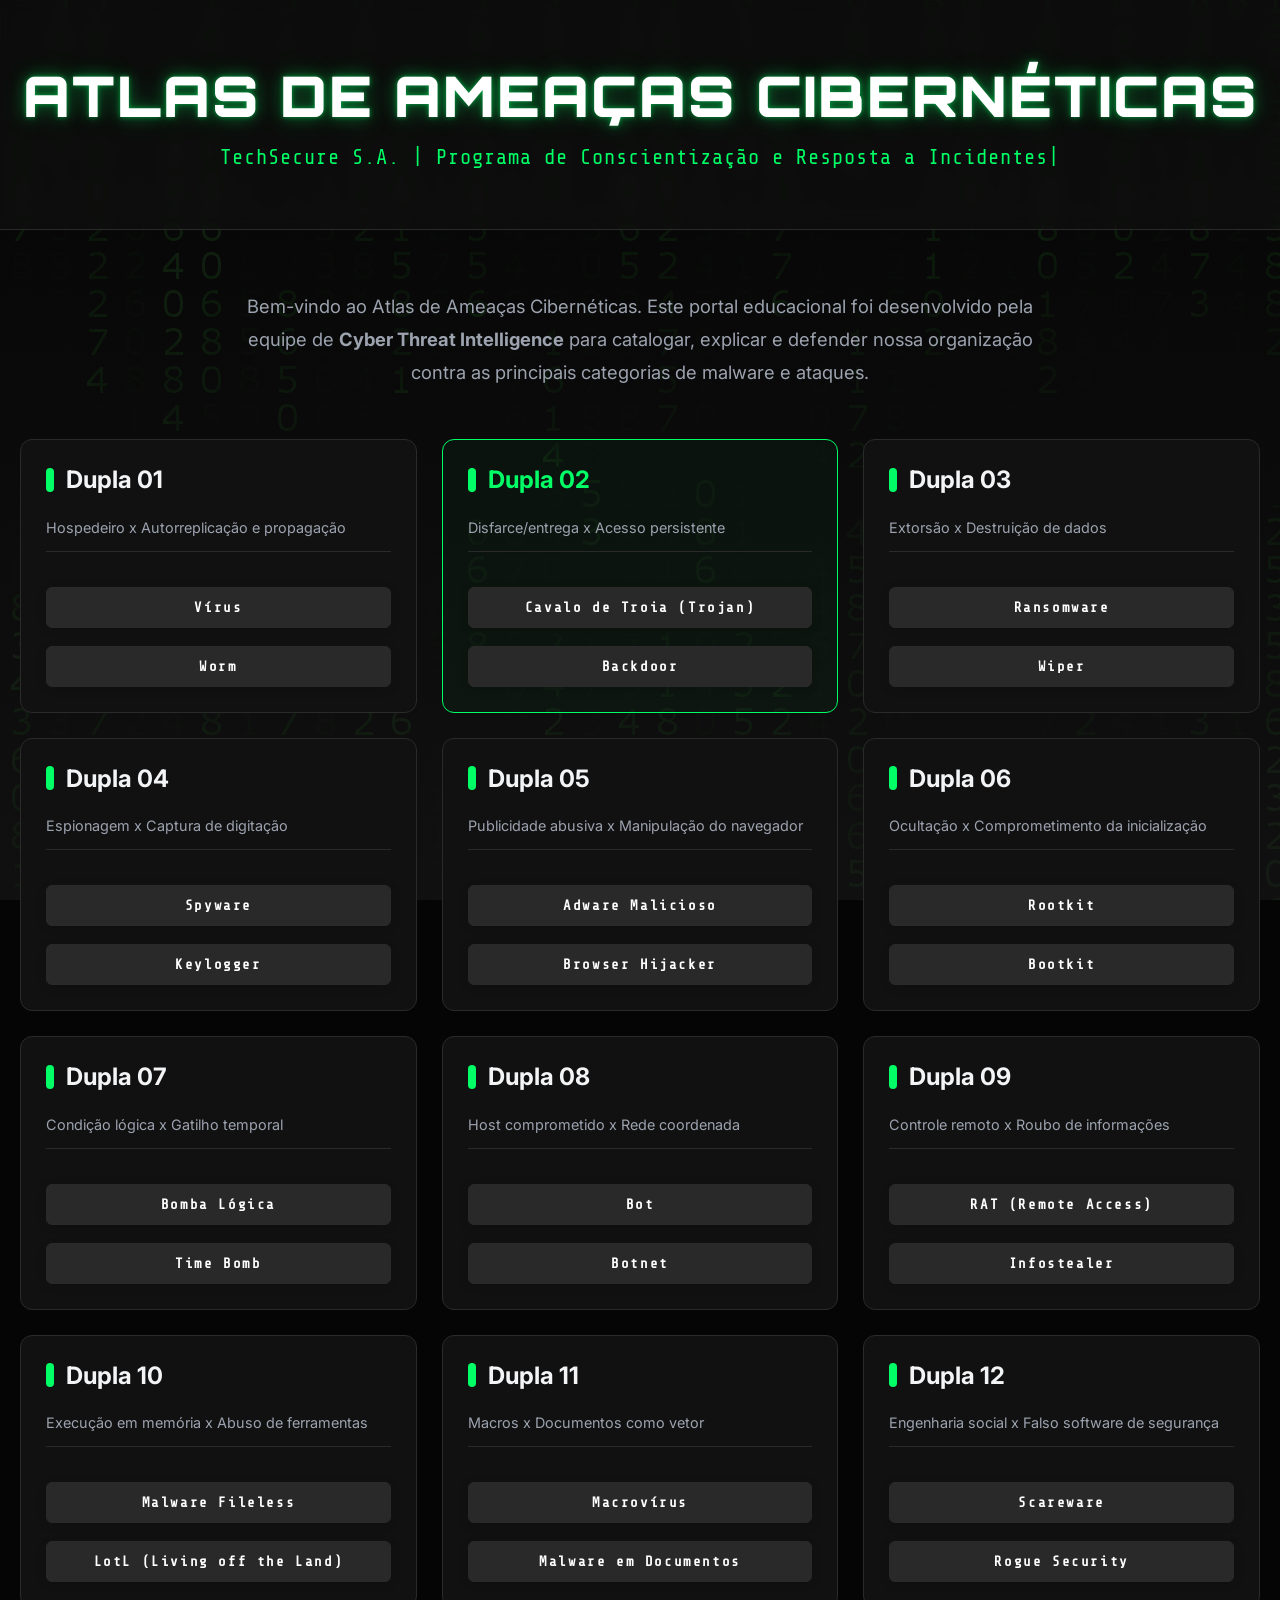
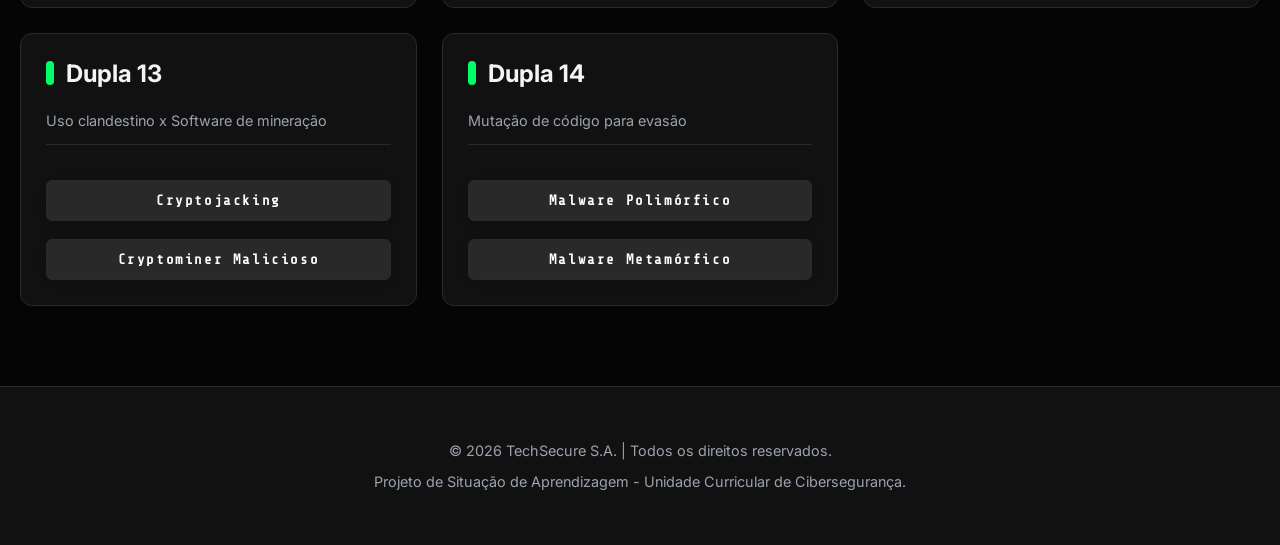
==== index.html @ b8115337 "feat: cria projeto" ====
<!DOCTYPE html>
<html lang="pt-BR">
<head>
    <meta charset="UTF-8">
    <meta name="viewport" content="width=device-width, initial-scale=1.0">
    <title>Atlas de Ameaças Cibernéticas - TechSecure S.A.</title>
    <!-- Referência para o CSS Global -->
    <link rel="stylesheet" href="assets/css/global.css">
</head>
<body>
    <header>
        <h1>Atlas de Ameaças Cibernéticas</h1>
        <p>TechSecure S.A. | Programa de Conscientização e Resposta a Incidentes</p>
    </header>

    <main>
        <div class="intro-text">
            <p>Bem-vindo ao Atlas de Ameaças Cibernéticas. Este portal educacional foi desenvolvido pela equipe de <strong>Cyber Threat Intelligence</strong> para catalogar, explicar e defender nossa organização contra as principais categorias de malware e ataques.</p>
        </div>

        <div class="grid-container">
            <!-- Dupla 01 -->
            <div class="card">
                <h2>Dupla 01</h2>
                <p class="comparacao">Hospedeiro x Autorreplicação e propagação</p>
                <div class="links">
                    <a href="dupla01/virus.html" class="ui-btn">
                        <span>Vírus</span>
                    </a>
                    <a href="dupla01/worm.html" class="ui-btn">
                        <span>Worm</span>
                    </a>
                </div>
            </div>

            <!-- Dupla 02 -->
            <div class="card highlight">
                <h2>Dupla 02</h2>
                <p class="comparacao">Disfarce/entrega x Acesso persistente</p>
                <div class="links">
                    <a href="dupla02/trojan.html" class="ui-btn">
                        <span>Cavalo de Troia (Trojan)</span>
                    </a>
                    <a href="dupla02/backdoor.html" class="ui-btn">
                        <span>Backdoor</span>
                    </a>
                </div>
            </div>

            <!-- Dupla 03 -->
            <div class="card">
                <h2>Dupla 03</h2>
                <p class="comparacao">Extorsão x Destruição de dados</p>
                <div class="links">
                    <a href="dupla03/ransomware.html" class="ui-btn">
                        <span>Ransomware</span>
                    </a>
                    <a href="dupla03/wiper.html" class="ui-btn">
                        <span>Wiper</span>
                    </a>
                </div>
            </div>

            <!-- Dupla 04 -->
            <div class="card">
                <h2>Dupla 04</h2>
                <p class="comparacao">Espionagem x Captura de digitação</p>
                <div class="links">
                    <a href="dupla04/spyware.html" class="ui-btn">
                        <span>Spyware</span>
                    </a>
                    <a href="dupla04/keylogger.html" class="ui-btn">
                        <span>Keylogger</span>
                    </a>
                </div>
            </div>

            <!-- Dupla 05 -->
            <div class="card">
                <h2>Dupla 05</h2>
                <p class="comparacao">Publicidade abusiva x Manipulação do navegador</p>
                <div class="links">
                    <a href="dupla05/adware.html" class="ui-btn">
                        <span>Adware Malicioso</span>
                    </a>
                    <a href="dupla05/browser-hijacker.html" class="ui-btn">
                        <span>Browser Hijacker</span>
                    </a>
                </div>
            </div>

            <!-- Dupla 06 -->
            <div class="card">
                <h2>Dupla 06</h2>
                <p class="comparacao">Ocultação x Comprometimento da inicialização</p>
                <div class="links">
                    <a href="dupla06/rootkit.html" class="ui-btn">
                        <span>Rootkit</span>
                    </a>
                    <a href="dupla06/bootkit.html" class="ui-btn">
                        <span>Bootkit</span>
                    </a>
                </div>
            </div>

            <!-- Dupla 07 -->
            <div class="card">
                <h2>Dupla 07</h2>
                <p class="comparacao">Condição lógica x Gatilho temporal</p>
                <div class="links">
                    <a href="dupla07/bomba-logica.html" class="ui-btn">
                        <span>Bomba Lógica</span>
                    </a>
                    <a href="dupla07/time-bomb.html" class="ui-btn">
                        <span>Time Bomb</span>
                    </a>
                </div>
            </div>

            <!-- Dupla 08 -->
            <div class="card">
                <h2>Dupla 08</h2>
                <p class="comparacao">Host comprometido x Rede coordenada</p>
                <div class="links">
                    <a href="dupla08/bot.html" class="ui-btn">
                        <span>Bot</span>
                    </a>
                    <a href="dupla08/botnet.html" class="ui-btn">
                        <span>Botnet</span>
                    </a>
                </div>
            </div>

            <!-- Dupla 09 -->
            <div class="card">
                <h2>Dupla 09</h2>
                <p class="comparacao">Controle remoto x Roubo de informações</p>
                <div class="links">
                    <a href="dupla09/rat.html" class="ui-btn">
                        <span>RAT (Remote Access)</span>
                    </a>
                    <a href="dupla09/infostealer.html" class="ui-btn">
                        <span>Infostealer</span>
                    </a>
                </div>
            </div>

            <!-- Dupla 10 -->
            <div class="card">
                <h2>Dupla 10</h2>
                <p class="comparacao">Execução em memória x Abuso de ferramentas</p>
                <div class="links">
                    <a href="dupla10/fileless.html" class="ui-btn">
                        <span>Malware Fileless</span>
                    </a>
                    <a href="dupla10/lotl.html" class="ui-btn">
                        <span>LotL (Living off the Land)</span>
                    </a>
                </div>
            </div>

            <!-- Dupla 11 -->
            <div class="card">
                <h2>Dupla 11</h2>
                <p class="comparacao">Macros x Documentos como vetor</p>
                <div class="links">
                    <a href="dupla11/macrovirus.html" class="ui-btn">
                        <span>Macrovírus</span>
                    </a>
                    <a href="dupla11/malware-doc.html" class="ui-btn">
                        <span>Malware em Documentos</span>
                    </a>
                </div>
            </div>

            <!-- Dupla 12 -->
            <div class="card">
                <h2>Dupla 12</h2>
                <p class="comparacao">Engenharia social x Falso software de segurança</p>
                <div class="links">
                    <a href="dupla12/scareware.html" class="ui-btn">
                        <span>Scareware</span>
                    </a>
                    <a href="dupla12/rogue.html" class="ui-btn">
                        <span>Rogue Security</span>
                    </a>
                </div>
            </div>

            <!-- Dupla 13 -->
            <div class="card">
                <h2>Dupla 13</h2>
                <p class="comparacao">Uso clandestino x Software de mineração</p>
                <div class="links">
                    <a href="dupla13/cryptojacking.html" class="ui-btn">
                        <span>Cryptojacking</span>
                    </a>
                    <a href="dupla13/cryptominer.html" class="ui-btn">
                        <span>Cryptominer Malicioso</span>
                    </a>
                </div>
            </div>

            <!-- Dupla 14 -->
            <div class="card">
                <h2>Dupla 14</h2>
                <p class="comparacao">Mutação de código para evasão</p>
                <div class="links">
                    <a href="dupla14/polimorfico.html" class="ui-btn">
                        <span>Malware Polimórfico</span>
                    </a>
                    <a href="dupla14/metamorfico.html" class="ui-btn">
                        <span>Malware Metamórfico</span>
                    </a>
                </div>
            </div>
        </div>
    </main>

    <footer>
        <p>&copy; 2026 TechSecure S.A. | Todos os direitos reservados.</p>
        <p>Projeto de Situação de Aprendizagem - Unidade Curricular de Cibersegurança.</p>
    </footer>
</body>
</html>
---- assets/css/global.css ----
/* assets/css/global.css */
@import url('https://fonts.googleapis.com/css2?family=Inter:wght@300;400;600;700&family=Orbitron:wght@700;900&family=Share+Tech+Mono&display=swap');

:root {
    --bg-black: #050505;
    --surface-dark: #111111;
    --surface-light: #1a1a1a;
    --text-main: #f3f4f6;
    --text-muted: #9ca3af;
    --neon-green: #00ff66;
    --border-color: #2a2a2a;
    --glow: 0 0 20px rgba(0, 255, 102, 0.15);
}

body {
    font-family: 'Inter', sans-serif;
    background-color: var(--bg-black);
    color: var(--text-main);
    margin: 0;
    padding: 0;
    -webkit-font-smoothing: antialiased;

    /* --- EFEITO MATRIX --- */
    /* A primeira linha (linear-gradient) cria uma máscara escura. 
       A segunda carrega o GIF animado. */
    background-image: 
        linear-gradient(rgba(5, 5, 5, 0.88), rgba(17, 17, 17, 0.95)), 
        url('../img/numeros_binarios.gif');
    background-size: cover;
    background-position: center;
    background-attachment: fixed; /* Faz o fundo ficar parado enquanto a página rola */
}

header {
    background-color: rgba(17, 17, 17, 0.6); /* Um pouco mais escuro para o brilho da fonte destacar */
    border-bottom: 1px solid var(--border-color);
    padding: 60px 20px;
    text-align: center;
    backdrop-filter: blur(8px);
    -webkit-backdrop-filter: blur(8px);
}

header h1 {
    font-family: 'Orbitron', sans-serif;
    margin: 0 0 15px 0;
    color: #ffffff; /* Letra branca para contrastar com o brilho verde */
    font-size: 3.5em; /* Aumentei um pouco o tamanho */
    font-weight: 900;
    letter-spacing: 2px;
    text-transform: uppercase;
    /* Efeito de brilho Neon (Glow) hacker */
    text-shadow: 
        0 0 5px rgba(0, 255, 102, 0.5),
        0 0 15px rgba(0, 255, 102, 0.3),
        0 0 30px rgba(0, 255, 102, 0.2);
}

header p {
    font-family: 'Share Tech Mono', monospace; /* Fonte de terminal */
    color: var(--neon-green);
    font-size: 1.3em;
    letter-spacing: 1px;
    margin: 0;
}

/* Opcional: Efeito de cursor piscando no final do subtítulo */
header p::after {
    content: '|';
    animation: piscar 1s infinite;
}

@keyframes piscar {
    0%, 100% { opacity: 1; }
    50% { opacity: 0; }
}

main {
    max-width: 1300px;
    margin: 60px auto;
    padding: 0 20px;
}

.intro-text {
    text-align: center;
    max-width: 800px;
    margin: 0 auto 50px auto;
    font-size: 1.15em;
    color: var(--text-muted);
    line-height: 1.8;
}

/* Sistema de Grid Aprimorado */
.grid-container {
    display: grid;
    grid-template-columns: repeat(auto-fill, minmax(320px, 1fr));
    gap: 25px;
}

.card {
    background-color: var(--surface-dark);
    border: 1px solid var(--border-color);
    border-radius: 12px;
    padding: 25px;
    transition: all 0.4s ease;
    display: flex;
    flex-direction: column;
}

.card:hover {
    transform: translateY(-8px);
    border-color: var(--neon-green);
    box-shadow: var(--glow);
    background-color: var(--surface-light);
}

.card h2 {
    color: var(--text-main);
    margin: 0 0 10px 0;
    font-size: 1.5em;
    display: flex;
    align-items: center;
}

.card h2::before {
    content: '';
    display: inline-block;
    width: 8px;
    height: 24px;
    background-color: var(--neon-green);
    margin-right: 12px;
    border-radius: 4px;
}

.card .comparacao {
    font-size: 0.9em;
    color: var(--text-muted);
    margin-bottom: 25px;
    padding-bottom: 15px;
    border-bottom: 1px solid var(--border-color);
    flex-grow: 1;
}

/* --- ESTILO DOS BOTÕES GLITCH (UI-BTN) --- */
.ui-btn {
  --btn-default-bg: rgb(41, 41, 41);
  --btn-padding: 12px 20px; /* Diminuí um pouco o padding para caber melhor no card */
  --btn-hover-bg: rgb(51, 51, 51);
  --btn-transition: .3s;
  --btn-letter-spacing: .1rem;
  --btn-animation-duration: 1.2s;
  --btn-shadow-color: rgba(0, 0, 0, 0.137);
  --btn-shadow: 0 2px 10px 0 var(--btn-shadow-color);
  
  /* Dica: O seu código original usava amarelo (#FAC921). 
     Mudei para o Verde Neon para combinar 100% com o tema Matrix! */
  --hover-btn-color: #00ff66; 
  
  --default-btn-color: #fff;
  --font-size: 14px;
  --font-weight: 600;
  --font-family: 'Share Tech Mono', Menlo, Roboto Mono, monospace;
}

.ui-btn {
  box-sizing: border-box;
  padding: var(--btn-padding);
  display: flex;
  align-items: center;
  justify-content: center;
  color: var(--default-btn-color);
  font: var(--font-weight) var(--font-size) var(--font-family);
  background: var(--btn-default-bg);
  border: 1px solid #2a2a2a; /* Adicionado para dar limite ao botão */
  border-radius: 6px; /* Bordas arredondadas para combinar com os cards */
  cursor: pointer;
  transition: var(--btn-transition);
  overflow: hidden;
  box-shadow: var(--btn-shadow);
  
  /* Adaptações para funcionar perfeitamente em tags <a> */
  text-decoration: none;
  width: 100%; 
}

.ui-btn span {
  letter-spacing: var(--btn-letter-spacing);
  transition: var(--btn-transition);
  box-sizing: border-box;
  position: relative;
  background: inherit;
}

.ui-btn span::before {
  box-sizing: border-box;
  position: absolute;
  content: "";
  background: inherit;
}

.ui-btn:hover, .ui-btn:focus {
  background: var(--btn-hover-bg);
  border-color: var(--hover-btn-color); /* A borda também acende em verde */
}

.ui-btn:hover span, .ui-btn:focus span {
  color: var(--hover-btn-color);
}

.ui-btn:hover span::before, .ui-btn:focus span::before {
  animation: chitchat linear both var(--btn-animation-duration);
}

@keyframes chitchat {
  0% { content: "#"; }
  5% { content: "."; }
  10% { content: "^{"; }
  15% { content: "-!"; }
  20% { content: "#$_"; }
  25% { content: "№:0"; }
  30% { content: "#{+."; }
  35% { content: "@}-?"; }
  40% { content: "?{4@%"; }
  45% { content: "=.,^!"; }
  50% { content: "?2@%"; }
  55% { content: "\;1}]"; }
  60% { content: "?{%:%"; right: 0; }
  65% { content: "|{f[4"; right: 0; }
  70% { content: "{4%0%"; right: 0; }
  75% { content: "'1_0<"; right: 0; }
  80% { content: "{0%"; right: 0; }
  85% { content: "]>'"; right: 0; }
  90% { content: "4"; right: 0; }
  95% { content: "2"; right: 0; }
  100% { content: ""; right: 0; }
}

/* --- ESPAÇAMENTO DOS BOTÕES --- */
.links {
  display: flex;
  flex-direction: column; /* Coloca um botão embaixo do outro */
  gap: 18px; /* <--- É ESTA LINHA QUE CRIA O ESPAÇO ENTRE ELES */
  margin-top: 10px; /* Dá um respiro entre o texto e o primeiro botão */
}

/* Destaque para a sua dupla */
.card.highlight {
    border: 1px solid var(--neon-green);
    background-color: rgba(0, 255, 102, 0.03);
}

.card.highlight h2 {
    color: var(--neon-green);
}

footer {
    text-align: center;
    padding: 40px;
    margin-top: 80px;
    background-color: var(--surface-dark);
    border-top: 1px solid var(--border-color);
    color: var(--text-muted);
    font-size: 0.9em;
}
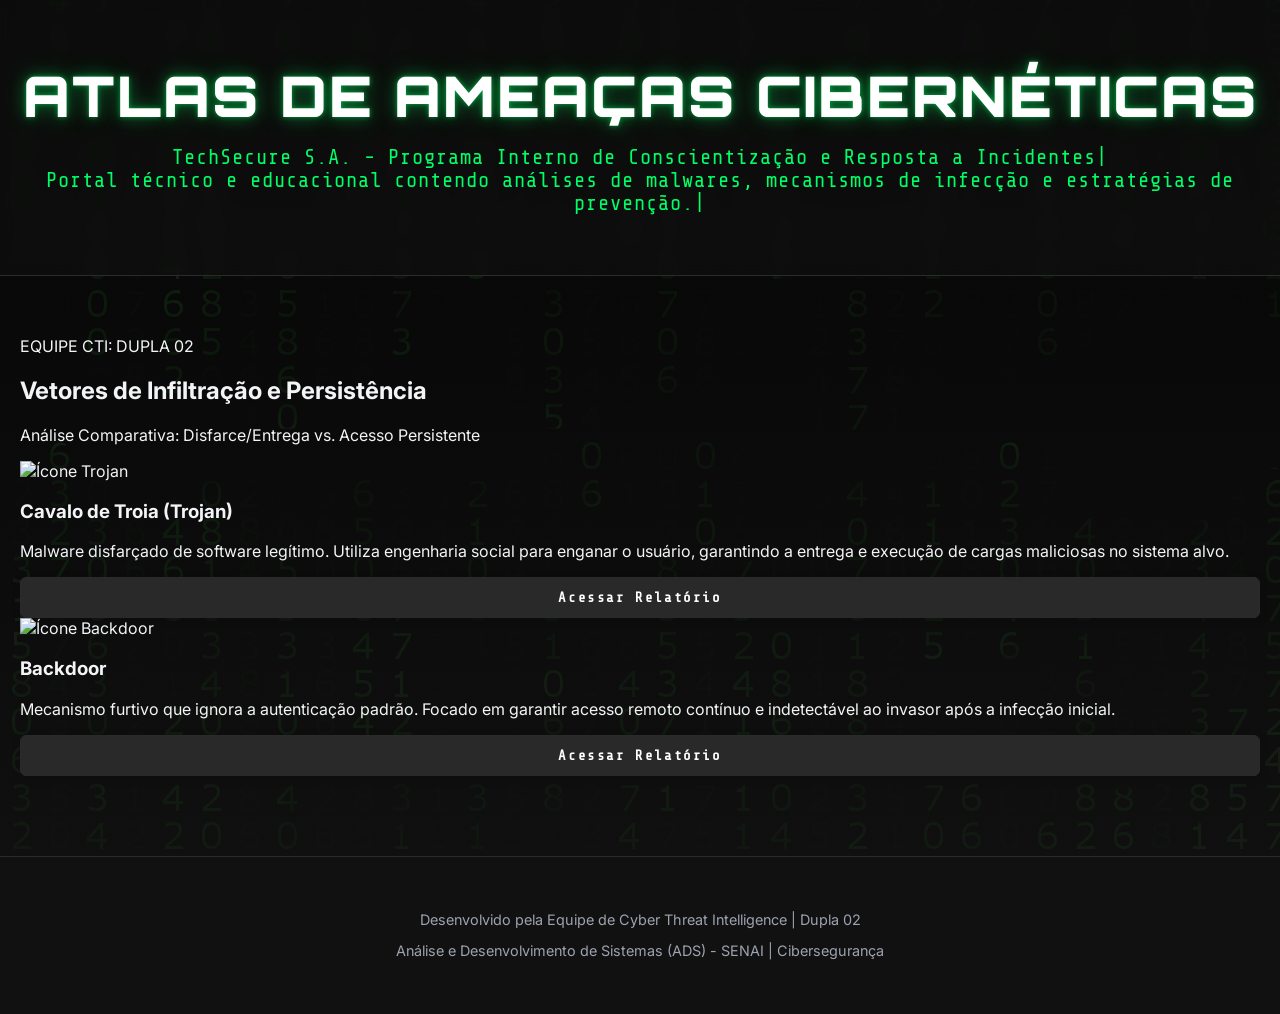
==== commit 73e43162: "atualização da tela principal" ====
--- a/index.html
+++ b/index.html
@@ -4,222 +4,68 @@
     <meta charset="UTF-8">
     <meta name="viewport" content="width=device-width, initial-scale=1.0">
     <title>Atlas de Ameaças Cibernéticas - TechSecure S.A.</title>
-    <!-- Referência para o CSS Global -->
     <link rel="stylesheet" href="assets/css/global.css">
 </head>
 <body>
-    <header>
-        <h1>Atlas de Ameaças Cibernéticas</h1>
-        <p>TechSecure S.A. | Programa de Conscientização e Resposta a Incidentes</p>
+
+    <!-- CABEÇALHO PRESERVADO -->
+    <header class="cyber-header">
+        <div class="glitch-wrapper">
+            <h1 class="glitch" data-text="ATLAS DE AMEAÇAS CIBERNÉTICAS">ATLAS DE AMEAÇAS CIBERNÉTICAS</h1>
+        </div>
+        <p class="subtitle">TechSecure S.A. - Programa Interno de Conscientização e Resposta a Incidentes</p>
+        <p class="description">Portal técnico e educacional contendo análises de malwares, mecanismos de infecção e estratégias de prevenção.</p>
     </header>
 
-    <main>
-        <div class="intro-text">
-            <p>Bem-vindo ao Atlas de Ameaças Cibernéticas. Este portal educacional foi desenvolvido pela equipe de <strong>Cyber Threat Intelligence</strong> para catalogar, explicar e defender nossa organização contra as principais categorias de malware e ataques.</p>
-        </div>
+    <!-- ÁREA PRINCIPAL: FOCO TOTAL NA DUPLA 02 -->
+    <main class="container">
+        <section class="dashboard-panel">
+            <div class="badge-dupla">
+                <span class="pulse-dot"></span> EQUIPE CTI: DUPLA 02
+            </div>
+            
+            <h2 class="panel-title">Vetores de Infiltração e Persistência</h2>
+            <p class="panel-subtitle">Análise Comparativa: Disfarce/Entrega vs. Acesso Persistente</p>
 
-        <div class="grid-container">
-            <!-- Dupla 01 -->
-            <div class="card">
-                <h2>Dupla 01</h2>
-                <p class="comparacao">Hospedeiro x Autorreplicação e propagação</p>
-                <div class="links">
-                    <a href="dupla01/virus.html" class="ui-btn">
-                        <span>Vírus</span>
-                    </a>
-                    <a href="dupla01/worm.html" class="ui-btn">
-                        <span>Worm</span>
-                    </a>
+            <div class="cards-grid">
+                <!-- CARD TROJAN -->
+                <div class="cyber-card">
+                    <div class="card-icon">
+                        <img src="https://img.icons8.com/color/96/000000/trojan-horse.png" alt="Ícone Trojan">
+                    </div>
+                    <h3>Cavalo de Troia (Trojan)</h3>
+                    <p class="card-text">Malware disfarçado de software legítimo. Utiliza engenharia social para enganar o usuário, garantindo a entrega e execução de cargas maliciosas no sistema alvo.</p>
+                    <div class="card-action">
+                        <!-- Botão Glitch Animado -->
+                        <a href="dupla02/trojan.html" class="ui-btn">
+                            <span>Acessar Relatório</span>
+                        </a>
+                    </div>
+                </div>
+
+                <!-- CARD BACKDOOR -->
+                <div class="cyber-card">
+                    <div class="card-icon">
+                        <img src="https://img.icons8.com/color/96/000000/door-opened.png" alt="Ícone Backdoor">
+                    </div>
+                    <h3>Backdoor</h3>
+                    <p class="card-text">Mecanismo furtivo que ignora a autenticação padrão. Focado em garantir acesso remoto contínuo e indetectável ao invasor após a infecção inicial.</p>
+                    <div class="card-action">
+                        <!-- Botão Glitch Animado -->
+                        <a href="dupla02/backdoor.html" class="ui-btn">
+                            <span>Acessar Relatório</span>
+                        </a>
+                    </div>
                 </div>
             </div>
-
-            <!-- Dupla 02 -->
-            <div class="card highlight">
-                <h2>Dupla 02</h2>
-                <p class="comparacao">Disfarce/entrega x Acesso persistente</p>
-                <div class="links">
-                    <a href="dupla02/trojan.html" class="ui-btn">
-                        <span>Cavalo de Troia (Trojan)</span>
-                    </a>
-                    <a href="dupla02/backdoor.html" class="ui-btn">
-                        <span>Backdoor</span>
-                    </a>
-                </div>
-            </div>
-
-            <!-- Dupla 03 -->
-            <div class="card">
-                <h2>Dupla 03</h2>
-                <p class="comparacao">Extorsão x Destruição de dados</p>
-                <div class="links">
-                    <a href="dupla03/ransomware.html" class="ui-btn">
-                        <span>Ransomware</span>
-                    </a>
-                    <a href="dupla03/wiper.html" class="ui-btn">
-                        <span>Wiper</span>
-                    </a>
-                </div>
-            </div>
-
-            <!-- Dupla 04 -->
-            <div class="card">
-                <h2>Dupla 04</h2>
-                <p class="comparacao">Espionagem x Captura de digitação</p>
-                <div class="links">
-                    <a href="dupla04/spyware.html" class="ui-btn">
-                        <span>Spyware</span>
-                    </a>
-                    <a href="dupla04/keylogger.html" class="ui-btn">
-                        <span>Keylogger</span>
-                    </a>
-                </div>
-            </div>
-
-            <!-- Dupla 05 -->
-            <div class="card">
-                <h2>Dupla 05</h2>
-                <p class="comparacao">Publicidade abusiva x Manipulação do navegador</p>
-                <div class="links">
-                    <a href="dupla05/adware.html" class="ui-btn">
-                        <span>Adware Malicioso</span>
-                    </a>
-                    <a href="dupla05/browser-hijacker.html" class="ui-btn">
-                        <span>Browser Hijacker</span>
-                    </a>
-                </div>
-            </div>
-
-            <!-- Dupla 06 -->
-            <div class="card">
-                <h2>Dupla 06</h2>
-                <p class="comparacao">Ocultação x Comprometimento da inicialização</p>
-                <div class="links">
-                    <a href="dupla06/rootkit.html" class="ui-btn">
-                        <span>Rootkit</span>
-                    </a>
-                    <a href="dupla06/bootkit.html" class="ui-btn">
-                        <span>Bootkit</span>
-                    </a>
-                </div>
-            </div>
-
-            <!-- Dupla 07 -->
-            <div class="card">
-                <h2>Dupla 07</h2>
-                <p class="comparacao">Condição lógica x Gatilho temporal</p>
-                <div class="links">
-                    <a href="dupla07/bomba-logica.html" class="ui-btn">
-                        <span>Bomba Lógica</span>
-                    </a>
-                    <a href="dupla07/time-bomb.html" class="ui-btn">
-                        <span>Time Bomb</span>
-                    </a>
-                </div>
-            </div>
-
-            <!-- Dupla 08 -->
-            <div class="card">
-                <h2>Dupla 08</h2>
-                <p class="comparacao">Host comprometido x Rede coordenada</p>
-                <div class="links">
-                    <a href="dupla08/bot.html" class="ui-btn">
-                        <span>Bot</span>
-                    </a>
-                    <a href="dupla08/botnet.html" class="ui-btn">
-                        <span>Botnet</span>
-                    </a>
-                </div>
-            </div>
-
-            <!-- Dupla 09 -->
-            <div class="card">
-                <h2>Dupla 09</h2>
-                <p class="comparacao">Controle remoto x Roubo de informações</p>
-                <div class="links">
-                    <a href="dupla09/rat.html" class="ui-btn">
-                        <span>RAT (Remote Access)</span>
-                    </a>
-                    <a href="dupla09/infostealer.html" class="ui-btn">
-                        <span>Infostealer</span>
-                    </a>
-                </div>
-            </div>
-
-            <!-- Dupla 10 -->
-            <div class="card">
-                <h2>Dupla 10</h2>
-                <p class="comparacao">Execução em memória x Abuso de ferramentas</p>
-                <div class="links">
-                    <a href="dupla10/fileless.html" class="ui-btn">
-                        <span>Malware Fileless</span>
-                    </a>
-                    <a href="dupla10/lotl.html" class="ui-btn">
-                        <span>LotL (Living off the Land)</span>
-                    </a>
-                </div>
-            </div>
-
-            <!-- Dupla 11 -->
-            <div class="card">
-                <h2>Dupla 11</h2>
-                <p class="comparacao">Macros x Documentos como vetor</p>
-                <div class="links">
-                    <a href="dupla11/macrovirus.html" class="ui-btn">
-                        <span>Macrovírus</span>
-                    </a>
-                    <a href="dupla11/malware-doc.html" class="ui-btn">
-                        <span>Malware em Documentos</span>
-                    </a>
-                </div>
-            </div>
-
-            <!-- Dupla 12 -->
-            <div class="card">
-                <h2>Dupla 12</h2>
-                <p class="comparacao">Engenharia social x Falso software de segurança</p>
-                <div class="links">
-                    <a href="dupla12/scareware.html" class="ui-btn">
-                        <span>Scareware</span>
-                    </a>
-                    <a href="dupla12/rogue.html" class="ui-btn">
-                        <span>Rogue Security</span>
-                    </a>
-                </div>
-            </div>
-
-            <!-- Dupla 13 -->
-            <div class="card">
-                <h2>Dupla 13</h2>
-                <p class="comparacao">Uso clandestino x Software de mineração</p>
-                <div class="links">
-                    <a href="dupla13/cryptojacking.html" class="ui-btn">
-                        <span>Cryptojacking</span>
-                    </a>
-                    <a href="dupla13/cryptominer.html" class="ui-btn">
-                        <span>Cryptominer Malicioso</span>
-                    </a>
-                </div>
-            </div>
-
-            <!-- Dupla 14 -->
-            <div class="card">
-                <h2>Dupla 14</h2>
-                <p class="comparacao">Mutação de código para evasão</p>
-                <div class="links">
-                    <a href="dupla14/polimorfico.html" class="ui-btn">
-                        <span>Malware Polimórfico</span>
-                    </a>
-                    <a href="dupla14/metamorfico.html" class="ui-btn">
-                        <span>Malware Metamórfico</span>
-                    </a>
-                </div>
-            </div>
-        </div>
+        </section>
     </main>
 
-    <footer>
-        <p>&copy; 2026 TechSecure S.A. | Todos os direitos reservados.</p>
-        <p>Projeto de Situação de Aprendizagem - Unidade Curricular de Cibersegurança.</p>
+    <!-- RODAPÉ PRESERVADO -->
+    <footer class="cyber-footer">
+        <p>Desenvolvido pela Equipe de Cyber Threat Intelligence | Dupla 02</p>
+        <p>Análise e Desenvolvimento de Sistemas (ADS) - SENAI | Cibersegurança</p>
     </footer>
+
 </body>
 </html>
--- a/assets/css/global.css
+++ b/assets/css/global.css
@@ -1,4 +1,3 @@
-/* assets/css/global.css */
 @import url('https://fonts.googleapis.com/css2?family=Inter:wght@300;400;600;700&family=Orbitron:wght@700;900&family=Share+Tech+Mono&display=swap');
 
 :root {
@@ -21,18 +20,16 @@
     -webkit-font-smoothing: antialiased;
 
     /* --- EFEITO MATRIX --- */
-    /* A primeira linha (linear-gradient) cria uma máscara escura. 
-       A segunda carrega o GIF animado. */
     background-image: 
         linear-gradient(rgba(5, 5, 5, 0.88), rgba(17, 17, 17, 0.95)), 
         url('../img/numeros_binarios.gif');
     background-size: cover;
     background-position: center;
-    background-attachment: fixed; /* Faz o fundo ficar parado enquanto a página rola */
+    background-attachment: fixed;
 }
 
 header {
-    background-color: rgba(17, 17, 17, 0.6); /* Um pouco mais escuro para o brilho da fonte destacar */
+    background-color: rgba(17, 17, 17, 0.6);
     border-bottom: 1px solid var(--border-color);
     padding: 60px 20px;
     text-align: center;
@@ -43,12 +40,11 @@
 header h1 {
     font-family: 'Orbitron', sans-serif;
     margin: 0 0 15px 0;
-    color: #ffffff; /* Letra branca para contrastar com o brilho verde */
-    font-size: 3.5em; /* Aumentei um pouco o tamanho */
+    color: #ffffff;
+    font-size: 3.5em;
     font-weight: 900;
     letter-spacing: 2px;
     text-transform: uppercase;
-    /* Efeito de brilho Neon (Glow) hacker */
     text-shadow: 
         0 0 5px rgba(0, 255, 102, 0.5),
         0 0 15px rgba(0, 255, 102, 0.3),
@@ -56,14 +52,13 @@
 }
 
 header p {
-    font-family: 'Share Tech Mono', monospace; /* Fonte de terminal */
+    font-family: 'Share Tech Mono', monospace;
     color: var(--neon-green);
     font-size: 1.3em;
     letter-spacing: 1px;
     margin: 0;
 }
 
-/* Opcional: Efeito de cursor piscando no final do subtítulo */
 header p::after {
     content: '|';
     animation: piscar 1s infinite;
@@ -89,10 +84,9 @@
     line-height: 1.8;
 }
 
-/* Sistema de Grid Aprimorado */
 .grid-container {
     display: grid;
-    grid-template-columns: repeat(auto-fill, minmax(320px, 1fr));
+    grid-template-columns: repeat(auto-fit, minmax(320px, 1fr));
     gap: 25px;
 }
 
@@ -143,18 +137,14 @@
 /* --- ESTILO DOS BOTÕES GLITCH (UI-BTN) --- */
 .ui-btn {
   --btn-default-bg: rgb(41, 41, 41);
-  --btn-padding: 12px 20px; /* Diminuí um pouco o padding para caber melhor no card */
+  --btn-padding: 12px 20px;
   --btn-hover-bg: rgb(51, 51, 51);
   --btn-transition: .3s;
   --btn-letter-spacing: .1rem;
   --btn-animation-duration: 1.2s;
   --btn-shadow-color: rgba(0, 0, 0, 0.137);
   --btn-shadow: 0 2px 10px 0 var(--btn-shadow-color);
-  
-  /* Dica: O seu código original usava amarelo (#FAC921). 
-     Mudei para o Verde Neon para combinar 100% com o tema Matrix! */
   --hover-btn-color: #00ff66; 
-  
   --default-btn-color: #fff;
   --font-size: 14px;
   --font-weight: 600;
@@ -170,14 +160,12 @@
   color: var(--default-btn-color);
   font: var(--font-weight) var(--font-size) var(--font-family);
   background: var(--btn-default-bg);
-  border: 1px solid #2a2a2a; /* Adicionado para dar limite ao botão */
-  border-radius: 6px; /* Bordas arredondadas para combinar com os cards */
+  border: 1px solid #2a2a2a;
+  border-radius: 6px;
   cursor: pointer;
   transition: var(--btn-transition);
   overflow: hidden;
   box-shadow: var(--btn-shadow);
-  
-  /* Adaptações para funcionar perfeitamente em tags <a> */
   text-decoration: none;
   width: 100%; 
 }
@@ -199,7 +187,7 @@
 
 .ui-btn:hover, .ui-btn:focus {
   background: var(--btn-hover-bg);
-  border-color: var(--hover-btn-color); /* A borda também acende em verde */
+  border-color: var(--hover-btn-color);
 }
 
 .ui-btn:hover span, .ui-btn:focus span {
@@ -234,12 +222,11 @@
   100% { content: ""; right: 0; }
 }
 
-/* --- ESPAÇAMENTO DOS BOTÕES --- */
 .links {
   display: flex;
-  flex-direction: column; /* Coloca um botão embaixo do outro */
-  gap: 18px; /* <--- É ESTA LINHA QUE CRIA O ESPAÇO ENTRE ELES */
-  margin-top: 10px; /* Dá um respiro entre o texto e o primeiro botão */
+  flex-direction: column;
+  gap: 18px; 
+  margin-top: 10px;
 }
 
 /* Destaque para a sua dupla */
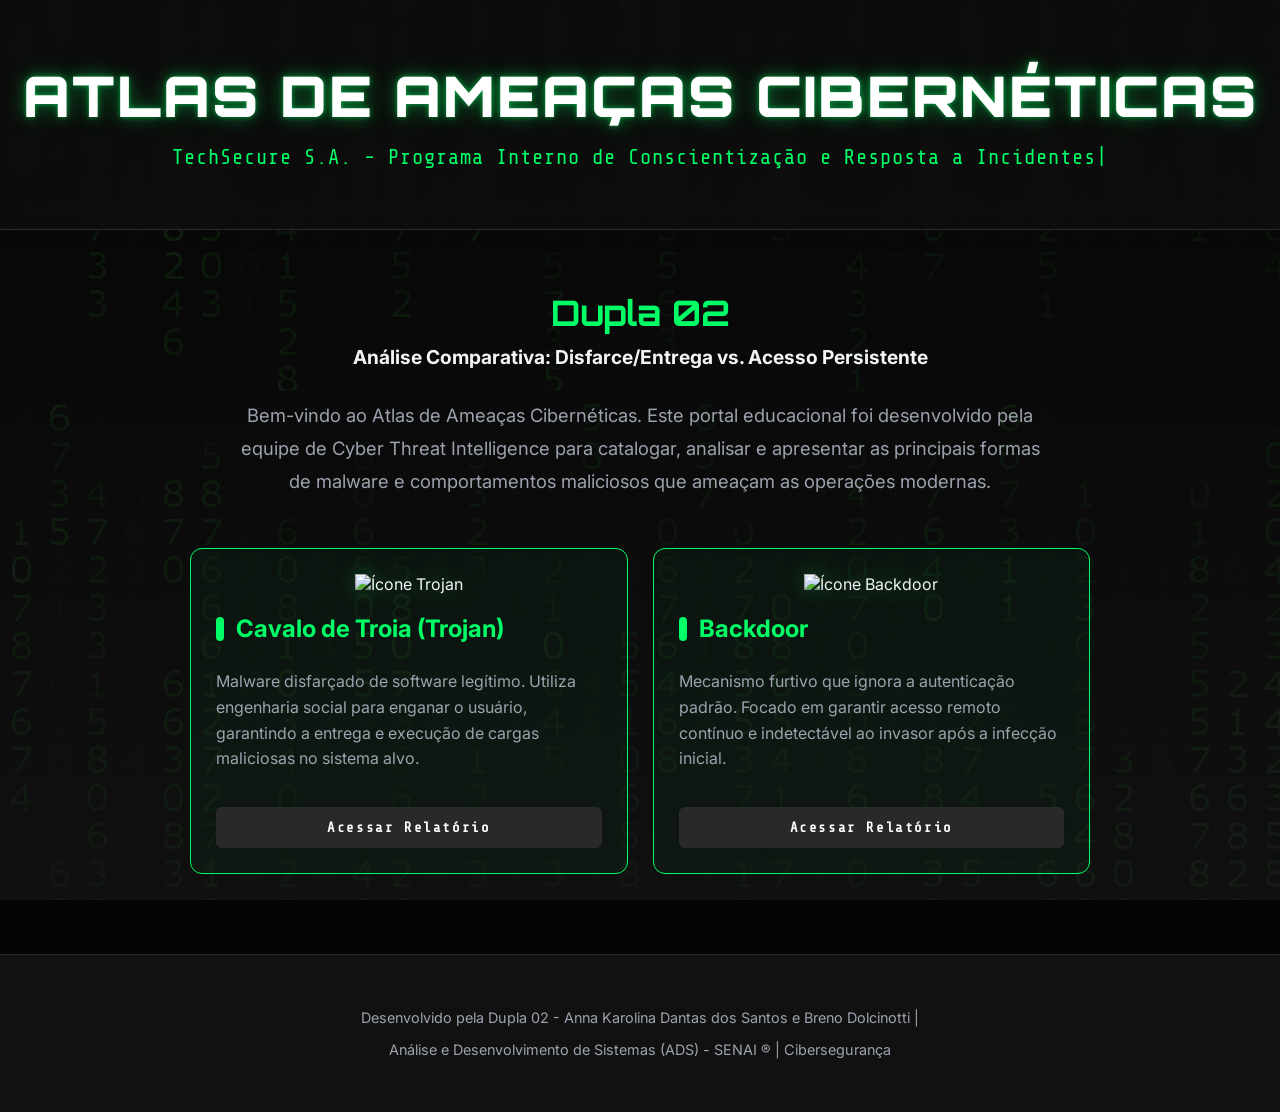
==== commit 3c6a478b: "Finalização da tela principal" ====
--- a/index.html
+++ b/index.html
@@ -4,67 +4,84 @@
     <meta charset="UTF-8">
     <meta name="viewport" content="width=device-width, initial-scale=1.0">
     <title>Atlas de Ameaças Cibernéticas - TechSecure S.A.</title>
+    <!-- O seu CSS original com o Matrix e o botão Glitch -->
     <link rel="stylesheet" href="assets/css/global.css">
 </head>
 <body>
 
-    <!-- CABEÇALHO PRESERVADO -->
-    <header class="cyber-header">
-        <div class="glitch-wrapper">
-            <h1 class="glitch" data-text="ATLAS DE AMEAÇAS CIBERNÉTICAS">ATLAS DE AMEAÇAS CIBERNÉTICAS</h1>
-        </div>
-        <p class="subtitle">TechSecure S.A. - Programa Interno de Conscientização e Resposta a Incidentes</p>
-        <p class="description">Portal técnico e educacional contendo análises de malwares, mecanismos de infecção e estratégias de prevenção.</p>
+    <!-- CABEÇALHO -->
+    <header>
+        <h1>ATLAS DE AMEAÇAS CIBERNÉTICAS</h1>
+        <p>TechSecure S.A. - Programa Interno de Conscientização e Resposta a Incidentes</p>
     </header>
 
-    <!-- ÁREA PRINCIPAL: FOCO TOTAL NA DUPLA 02 -->
-    <main class="container">
-        <section class="dashboard-panel">
-            <div class="badge-dupla">
-                <span class="pulse-dot"></span> EQUIPE CTI: DUPLA 02
-            </div>
+    <main>
+        <!-- IDENTIFICAÇÃO DA DUPLA -->
+        <div style="text-align: center; margin-bottom: 30px;">
+            <h2 style="color: var(--neon-green); font-family: 'Orbitron', sans-serif; font-size: 2.2em; margin: 0 0 10px 0;">Dupla 02</h2>
+            <p style="color: var(--text-main); font-size: 1.2em; font-weight: bold; margin: 0;">Análise Comparativa: Disfarce/Entrega vs. Acesso Persistente</p>
+        </div>
+
+        <!-- TEXTO INTRODUTÓRIO -->
+        <p class="intro-text">
+            Bem-vindo ao Atlas de Ameaças Cibernéticas. Este portal educacional foi desenvolvido pela equipe de 
+            Cyber Threat Intelligence para catalogar, analisar e apresentar as principais formas de malware e 
+            comportamentos maliciosos que ameaçam as operações modernas.
+        </p>
+
+        <!-- OS DOIS QUADRADOS (CARDS) LADO A LADO -->
+        <div class="grid-container" style="max-width: 900px; margin: 0 auto;">
             
-            <h2 class="panel-title">Vetores de Infiltração e Persistência</h2>
-            <p class="panel-subtitle">Análise Comparativa: Disfarce/Entrega vs. Acesso Persistente</p>
-
-            <div class="cards-grid">
-                <!-- CARD TROJAN -->
-                <div class="cyber-card">
-                    <div class="card-icon">
-                        <img src="https://img.icons8.com/color/96/000000/trojan-horse.png" alt="Ícone Trojan">
-                    </div>
-                    <h3>Cavalo de Troia (Trojan)</h3>
-                    <p class="card-text">Malware disfarçado de software legítimo. Utiliza engenharia social para enganar o usuário, garantindo a entrega e execução de cargas maliciosas no sistema alvo.</p>
-                    <div class="card-action">
-                        <!-- Botão Glitch Animado -->
-                        <a href="dupla02/trojan.html" class="ui-btn">
-                            <span>Acessar Relatório</span>
-                        </a>
-                    </div>
+            <!-- QUADRADO 1: TROJAN -->
+            <div class="card highlight">
+                <!-- Imagem centralizada com um leve brilho neon -->
+                <div style="text-align: center; margin-bottom: 20px;">
+                    <img src="https://img.icons8.com/color/96/000000/trojan-horse.png" alt="Ícone Trojan" style="filter: drop-shadow(0 0 10px rgba(0, 255, 102, 0.3));">
                 </div>
-
-                <!-- CARD BACKDOOR -->
-                <div class="cyber-card">
-                    <div class="card-icon">
-                        <img src="https://img.icons8.com/color/96/000000/door-opened.png" alt="Ícone Backdoor">
-                    </div>
-                    <h3>Backdoor</h3>
-                    <p class="card-text">Mecanismo furtivo que ignora a autenticação padrão. Focado em garantir acesso remoto contínuo e indetectável ao invasor após a infecção inicial.</p>
-                    <div class="card-action">
-                        <!-- Botão Glitch Animado -->
-                        <a href="dupla02/backdoor.html" class="ui-btn">
-                            <span>Acessar Relatório</span>
-                        </a>
-                    </div>
+                
+                <h2>Cavalo de Troia (Trojan)</h2>
+                
+                <!-- flex-grow: 1 empurra o botão sempre para o fundo do quadrado -->
+                <p style="color: var(--text-muted); margin-bottom: 25px; line-height: 1.6; flex-grow: 1;">
+                    Malware disfarçado de software legítimo. Utiliza engenharia social para enganar o usuário, garantindo a entrega e execução de cargas maliciosas no sistema alvo.
+                </p>
+                
+                <!-- Botão Glitch -->
+                <div class="links">
+                    <a href="dupla02/trojan.html" class="ui-btn">
+                        <span>Acessar Relatório</span>
+                    </a>
                 </div>
             </div>
-        </section>
+
+            <!-- QUADRADO 2: BACKDOOR -->
+            <div class="card highlight">
+                <!-- Imagem centralizada com um leve brilho neon -->
+                <div style="text-align: center; margin-bottom: 20px;">
+                    <img src="https://img.icons8.com/color/96/000000/door-opened.png" alt="Ícone Backdoor" style="filter: drop-shadow(0 0 10px rgba(0, 255, 102, 0.3));">
+                </div>
+                
+                <h2>Backdoor</h2>
+                
+                <p style="color: var(--text-muted); margin-bottom: 25px; line-height: 1.6; flex-grow: 1;">
+                    Mecanismo furtivo que ignora a autenticação padrão. Focado em garantir acesso remoto contínuo e indetectável ao invasor após a infecção inicial.
+                </p>
+                
+                <!-- Botão Glitch -->
+                <div class="links">
+                    <a href="dupla02/backdoor.html" class="ui-btn">
+                        <span>Acessar Relatório</span>
+                    </a>
+                </div>
+            </div>
+
+        </div>
     </main>
 
-    <!-- RODAPÉ PRESERVADO -->
-    <footer class="cyber-footer">
-        <p>Desenvolvido pela Equipe de Cyber Threat Intelligence | Dupla 02</p>
-        <p>Análise e Desenvolvimento de Sistemas (ADS) - SENAI | Cibersegurança</p>
+    <!-- RODAPÉ -->
+    <footer>
+        <p>Desenvolvido pela Dupla 02 - Anna Karolina Dantas dos Santos e Breno Dolcinotti |</p>
+        <p>Análise e Desenvolvimento de Sistemas (ADS) - SENAI &reg; | Cibersegurança</p>
     </footer>
 
 </body>
